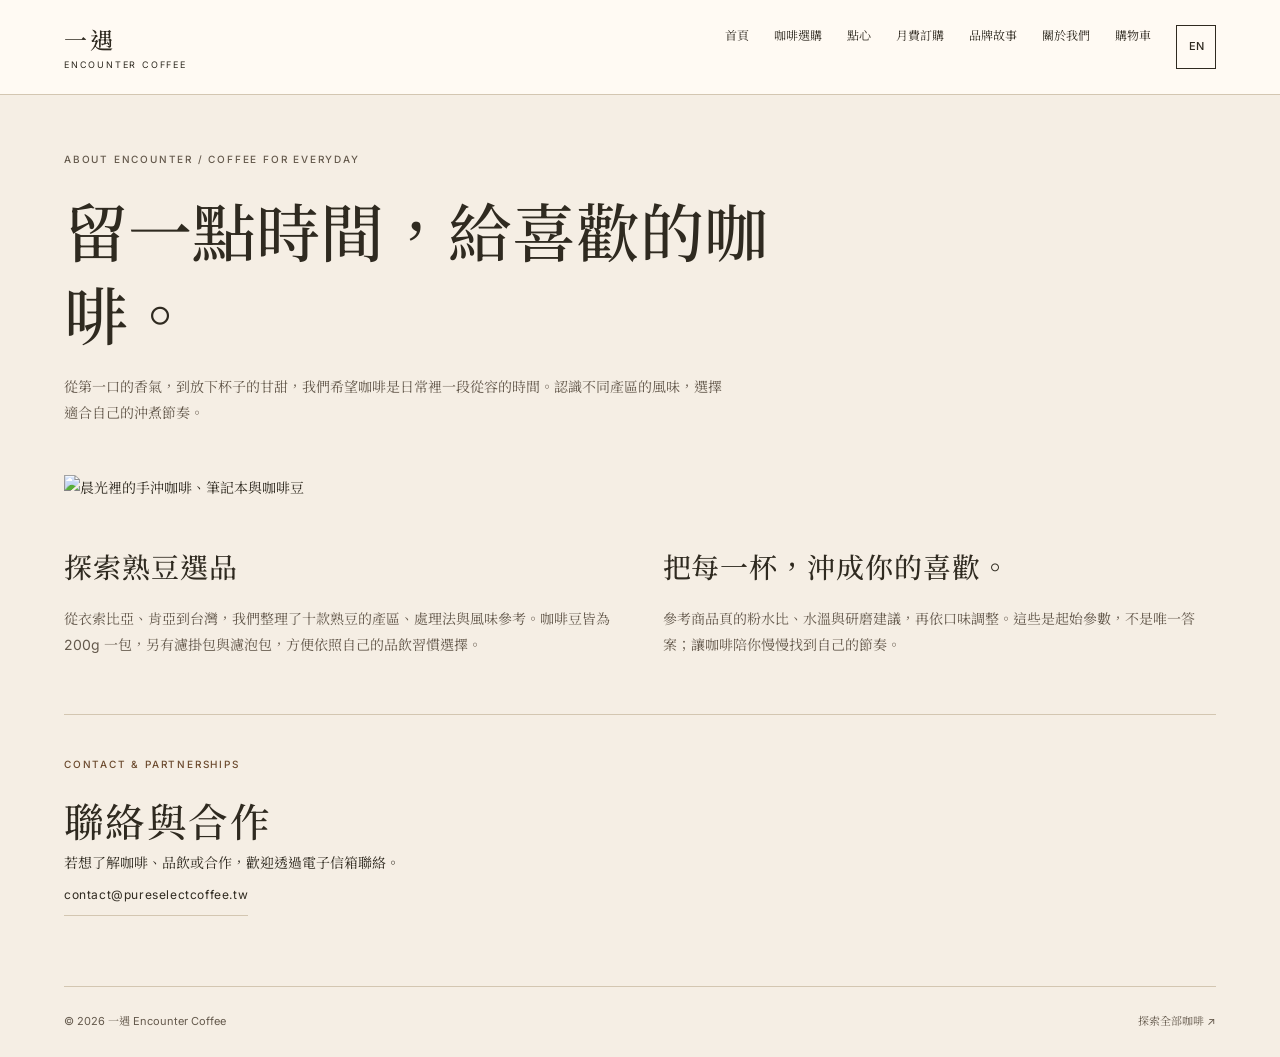
==== about.html @ e7a88152 "一遇：購物車顯示免運進度（依後台免運門檻） Co-Authored-By: Claude Opus 5.5 <noreply@anthropic.com>" ====
<!doctype html><html lang="zh-TW"><head><meta charset="utf-8"><meta name="viewport" content="width=device-width,initial-scale=1"><title>關於我們｜一遇</title><link rel="stylesheet" href="assets/home.css?v=20261031-freeship"><link rel="stylesheet" href="assets/commerce.css?v=20261031-freeship"><link rel="stylesheet" href="assets/responsive.css?v=20261031-freeship"><script src="assets/en-dictionary.js?v=20261031-freeship" defer></script><script src="assets/i18n.js?v=20261031-freeship" defer></script><script src="assets/cloud.js?v=20261031-freeship" defer></script><link rel="preconnect" href="https://fonts.googleapis.com"><link href="https://fonts.googleapis.com/css2?family=Inter:wght@400;500;600&family=Noto+Serif+TC:wght@400;500;600&display=swap" rel="stylesheet"></head><body data-page="editorial"><a class="skip-link" href="#editorial-main">跳到主要內容</a><header class="shop-header"><div class="wrapper shop-nav"><a class="brand" href="index.html"><span class="store-brand" data-no-translate>一遇</span><small data-content="site.brand.sub">ENCOUNTER COFFEE</small></a><nav aria-label="商店導覽"><a data-content="site.nav.home" href="index.html">首頁</a><a data-content="site.nav.shop" href="shop.html">咖啡選購</a><a data-content="site.nav.treats" href="treats.html">點心</a><a data-content="site.nav.subscribe" href="subscribe.html">月費訂購</a><a data-content="site.nav.story" href="story.html">品牌故事</a><a data-content="site.nav.about" href="about.html">關於我們</a><a data-content="site.nav.cart" href="checkout.html">購物車</a></nav></div></header><main class="wrapper editorial-main" id="editorial-main"><div class="editorial-lead"><p data-content="about.kicker" class="section-kicker">ABOUT ENCOUNTER / COFFEE FOR EVERYDAY</p><h1 data-content="about.title">留一點時間，給喜歡的咖啡。</h1><p data-content="about.intro">從第一口的香氣，到放下杯子的甘甜，我們希望咖啡是日常裡一段從容的時間。認識不同產區的風味，選擇適合自己的沖煮節奏。</p></div><img data-content-img="about.img" class="editorial-photo" src="assets/006e8999088e.jpg" alt="晨光裡的手沖咖啡、筆記本與咖啡豆"><div class="editorial-columns"><section><h2 data-content="about.s1t">探索熟豆選品</h2><p data-content="about.s1p">從衣索比亞、肯亞到台灣，我們整理了十款熟豆的產區、處理法與風味參考。咖啡豆皆為 200g 一包，另有濾掛包與濾泡包，方便依照自己的品飲習慣選擇。</p></section><section><h2 data-content="about.s2t">把每一杯，沖成你的喜歡。</h2><p data-content="about.s2p">參考商品頁的粉水比、水溫與研磨建議，再依口味調整。這些是起始參數，不是唯一答案；讓咖啡陪你慢慢找到自己的節奏。</p></section></div><section class="editorial-contact" id="contact"><p data-content="about.contact.kicker" class="section-kicker">CONTACT & PARTNERSHIPS</p><h2 data-content="about.contact.title">聯絡與合作</h2><p data-content="about.contact.copy">若想了解咖啡、品飲或合作，歡迎透過電子信箱聯絡。</p><a class="text-link support-email" href="mailto:contact@pureselectcoffee.tw">contact@pureselectcoffee.tw</a></section></main><footer class="commerce-footer wrapper"><span data-content="site.footer.copyright">© 2026 一遇 Encounter Coffee</span><a data-content="site.footer.explore" href="shop.html">探索全部咖啡 ↗</a></footer></body></html>
---- assets/home.css ----
:root,[data-theme="terra"]{--paper:245 238 228;--card:255 250 243;--stage:233 219 197;--ink:47 42 32;--muted:100 89 76;--line:211 198 177;--primary:107 74 46;--primary-hover:77 51 31;--on-primary:255 250 243;--accent:84 108 49;--on-accent:255 255 247;--highlight:229 207 166}
[data-theme="forest"]{--paper:236 239 226;--card:249 250 240;--stage:186 207 177;--ink:26 50 40;--muted:75 98 81;--line:186 201 178;--primary:25 71 53;--primary-hover:14 51 36;--on-primary:249 250 240;--accent:127 83 43;--on-accent:255 250 243;--highlight:235 200 134}
[data-theme="cobalt"]{--paper:238 236 248;--card:249 247 255;--stage:202 204 234;--ink:32 37 74;--muted:89 89 120;--line:196 196 220;--primary:44 62 158;--primary-hover:28 43 120;--on-primary:255 255 255;--accent:115 67 124;--on-accent:255 255 255;--highlight:246 213 93}
[data-theme="nocturne"]{--paper:24 30 29;--card:34 43 40;--stage:55 70 60;--ink:246 239 219;--muted:188 193 174;--line:79 91 77;--primary:239 181 123;--primary-hover:249 207 160;--on-primary:30 36 29;--accent:187 211 145;--on-accent:24 34 23;--highlight:224 176 107;color-scheme:dark}
*{box-sizing:border-box}html{scroll-behavior:smooth;scroll-padding-top:100px}body{margin:0;background:rgb(var(--paper));color:rgb(var(--ink));font-family:Inter,'Noto Serif TC',serif;font-size:14px;line-height:1.8;-webkit-font-smoothing:antialiased}button,input{font:inherit}button,a{-webkit-tap-highlight-color:transparent}button{cursor:pointer}a{color:inherit;text-decoration:none}button{background:none;color:inherit;border:0}img{max-width:100%;display:block}h1,h2,h3,p,figure{margin:0}h1,h2,h3{font-family:'Noto Serif TC',serif;font-weight:500}ul,ol{margin:0;padding:0}svg{width:22px;height:22px;fill:none;stroke:currentColor;stroke-width:1.4;stroke-linecap:round;stroke-linejoin:round}[hidden]{display:none!important}::selection{background:rgb(var(--highlight));color:#232e1e}:where(a,button,input,summary):focus-visible{outline:2px solid rgb(var(--primary));outline-offset:5px}.sr-only{position:absolute;width:1px;height:1px;overflow:hidden;clip:rect(0,0,0,0);white-space:nowrap}.skip-link{position:fixed;z-index:100;top:8px;left:8px;padding:12px;background:rgb(var(--card));color:rgb(var(--ink));transform:translateY(-160%)}.skip-link:focus{transform:none}.wrapper{width:calc(100% - 128px);max-width:1200px;margin-inline:auto}.section-space{padding-block:88px}.section-kicker{font:500 10px/1.8 Inter,sans-serif;letter-spacing:.18em;color:rgb(var(--primary));margin-bottom:16px}h2{font-size:clamp(28px,3.1vw,42px);line-height:1.55;letter-spacing:.035em}.section-heading{display:flex;justify-content:space-between;align-items:flex-end;gap:36px;margin-bottom:36px}.text-link{display:inline-flex;align-items:center;gap:24px;font-size:12px;letter-spacing:.05em;padding:9px 0;border-bottom:1px solid rgb(var(--line));transition:color .2s}.text-link:hover{color:rgb(var(--primary))}.text-link>span{font-size:18px}.section-description{max-width:360px;color:rgb(var(--muted));font-size:13px;line-height:2}
/* Navigation and the complete homepage controls. */
.site-header{position:fixed;inset:0 0 auto;z-index:50;color:#fffaf2;background:transparent;transition:background .25s,color .25s}.site-header.is-scrolled,.site-header.is-menu-open{background:rgb(var(--card) / .98);color:rgb(var(--ink));border-bottom:1px solid rgb(var(--line))}.nav-shell{width:calc(100% - 128px);max-width:1320px;margin:auto;min-height:90px;display:flex;align-items:center;justify-content:space-between;gap:28px}.brand{display:flex;flex-direction:column;flex-shrink:0}.brand>span{font:500 23px/1.5 'Noto Serif TC',serif;letter-spacing:.14em}.brand>small{font:400 9px/1.5 Inter,sans-serif;letter-spacing:.2em}.site-header nav{display:flex;gap:24px;font-size:12px;letter-spacing:.05em}.site-header nav>a{padding:12px 0;border-bottom:1px solid transparent}.site-header nav>a:hover{border-color:currentColor}.nav-actions{display:flex;align-items:center;gap:12px}.icon-button{width:36px;height:40px;display:inline-flex;align-items:center;justify-content:center;flex-shrink:0;padding:6px}.menu-button{display:none}.site-header :where(a,button):focus-visible{outline-color:currentColor}.theme-control{position:relative}.theme-toggle{display:flex;align-items:center;gap:8px;font-size:11px;padding:10px 0;min-height:40px}.current-color{width:14px;height:14px;background:rgb(var(--primary));border:1px solid currentColor;border-radius:50%}.theme-options{position:absolute;top:calc(100% + 15px);right:0;width:180px;padding:16px;background:rgb(var(--card));color:rgb(var(--ink));border:1px solid rgb(var(--line));box-shadow:0 8px 28px rgb(0 0 0 / .12)}.theme-options>p{font-size:11px;color:rgb(var(--muted));margin-bottom:10px}.theme-options button{width:100%;display:flex;gap:10px;align-items:center;font-size:12px;padding:9px 4px;border-bottom:1px solid transparent}.theme-options button[aria-pressed="true"]{border-color:rgb(var(--primary));color:rgb(var(--primary))}.swatch{height:18px;width:18px;border-radius:50%;border:1px solid rgb(0 0 0 / .12)}.swatch-terra{background:#6b4a2e}.swatch-forest{background:#194735}.swatch-cobalt{background:#2c3e9e}.swatch-nocturne{background:#efb57b}
/* The photograph stays natural in every color theme. */
.coffee-hero{position:relative;min-height:700px;height:100svh;max-height:1100px;isolation:isolate;overflow:hidden;overflow:clip;color:#fffaf2;background:#1c1009}.hero-background,.hero-overlay{position:absolute;inset:0;z-index:-1}.hero-background img{width:100%;height:100%;object-fit:cover;object-position:center;animation:roast-breathe 24s ease-in-out infinite alternate}.hero-overlay{background:linear-gradient(180deg,rgba(12,8,4,.48),rgba(12,8,4,.4) 35%,rgba(12,8,4,.59) 70%,rgba(12,8,4,.75))}.hero-content{height:100%;display:flex;flex-direction:column;align-items:center;justify-content:center;text-align:center;padding:110px 24px 120px}.hero-eyebrow{font:400 11px/1.6 Inter,sans-serif;letter-spacing:.35em;margin-bottom:26px}.coffee-hero h1{font-size:clamp(44px,5.25vw,78px);line-height:1.6;letter-spacing:.08em;color:#fffaf2;text-shadow:0 2px 24px rgb(0 0 0 / .22)}.hero-rule{width:38px;height:1px;background:#fffaf2;opacity:.6;margin:26px 0}.hero-description{font-size:13px;line-height:2.2;letter-spacing:.09em;margin-bottom:32px;text-shadow:0 1px 6px rgb(0 0 0 / .4)}.hero-actions{display:flex;justify-content:center;gap:16px;flex-wrap:wrap}.hero-buy,.hero-story{display:inline-flex;justify-content:center;align-items:center;gap:28px;padding:14px 24px;font-size:12px;letter-spacing:.06em;min-height:50px;border:1px solid #fffaf2;transition:background .2s}.hero-buy{background:#fffaf2;color:#302218}.hero-story{background:rgba(12,8,4,.15);color:#fffaf2}.hero-buy:hover{background:#e8d4b7}.hero-story:hover{background:rgba(255,250,242,.15)}.coffee-hero :where(a,button):focus-visible{outline-color:#fffaf2}.hero-bottom{position:absolute;bottom:24px;left:64px;right:64px;display:grid;grid-template-columns:1fr 1fr 1fr;align-items:end;font-size:10px;letter-spacing:.1em}.hero-roast-note{padding-bottom:8px}.hero-roast-note>span{margin:0 10px;opacity:.6}.scroll-cue{display:flex;flex-direction:column;align-items:center;gap:12px;justify-self:center;font-size:9px;letter-spacing:.2em}.scroll-line{display:block;width:1px;height:30px;background:rgba(255,250,242,.4);position:relative;overflow:hidden}.scroll-line::after{content:'';position:absolute;left:0;top:0;width:1px;height:16px;background:#fffaf2;animation:scroll-trace 2.5s ease-in-out infinite}#motion-toggle{display:flex;gap:8px;align-items:center;padding:6px;min-height:36px;justify-self:end;font-size:10px}
.brand-notes{display:grid;grid-template-columns:repeat(3,1fr);border-bottom:1px solid rgb(var(--line));padding-block:30px;text-align:center}.brand-notes p{font-size:13px}.brand-notes p+p{border-left:1px solid rgb(var(--line))}.brand-notes span{display:block;font:500 9px/1.6 Inter,sans-serif;letter-spacing:.14em;color:rgb(var(--muted));margin-bottom:7px}.brand-intro{text-align:center;padding:88px 0 0}.brand-intro h2{font-size:clamp(26px,3.2vw,44px)}.intro-copy{color:rgb(var(--muted));font-size:14px;line-height:2.1;margin:24px auto 20px;max-width:680px}
/* A real three-coffee collection with flavor filtering and search. */
.collection-controls{display:flex;justify-content:space-between;align-items:center;gap:18px;margin-bottom:28px;border-bottom:1px solid rgb(var(--line));padding-bottom:15px}.flavor-filters{display:flex;gap:22px;flex-wrap:wrap}.flavor-filters button{padding:8px 0;color:rgb(var(--muted));font-size:12px;border-bottom:1px solid transparent}.flavor-filters button[aria-pressed="true"]{color:rgb(var(--primary));border-color:rgb(var(--primary))}.collection-count{font-size:10px;color:rgb(var(--muted));flex-shrink:0}.coffee-grid{display:grid;grid-template-columns:repeat(3,minmax(0,1fr));gap:28px}.coffee-card{min-width:0}.product-photo{position:relative;display:block;overflow:hidden;background:rgb(var(--stage));aspect-ratio:1.14}.product-photo img{height:100%;width:100%;object-fit:cover;transition:transform .6s}.product-photo:hover img{transform:scale(1.04)}.roast-label{position:absolute;left:14px;bottom:14px;background:rgb(var(--card) / .92);padding:5px 10px;font-size:10px;color:rgb(var(--ink))}.product-copy{padding-top:21px}.product-origin{font:500 8px/1.6 Inter,sans-serif;letter-spacing:.1em;color:rgb(var(--muted));margin-bottom:9px}.product-copy h3{font-size:18px;line-height:1.7}.flavor-line{color:rgb(var(--primary));font-size:11px;margin:12px 0}.product-description{color:rgb(var(--muted));font-size:12px;line-height:1.9;min-height:46px}.product-bottom{display:flex;align-items:center;justify-content:space-between;gap:12px;margin-top:20px;border-top:1px solid rgb(var(--line));padding-top:16px}.product-bottom p{display:flex;flex-direction:column}.product-bottom strong{font:500 15px/1.6 Inter,sans-serif}.product-bottom p>span{font-size:10px;color:rgb(var(--muted));margin-top:3px}.product-link{font-size:11px;border-bottom:1px solid rgb(var(--line));padding:5px 0}.product-link>span{margin-left:8px}.coffee-empty{padding:40px 0;text-align:center}.coffee-empty .text-link{margin:16px}
.roastery-story{display:grid;grid-template-columns:1fr 1fr;background:rgb(var(--card))}.roastery-photo{min-height:480px}.roastery-photo img{width:100%;height:100%;object-fit:cover}.roastery-copy{align-self:center;padding:60px 64px;max-width:660px}.roastery-copy>p:not(.section-kicker){color:rgb(var(--muted));font-size:13px;line-height:2.1;max-width:400px;margin:25px 0}.story-footnote{display:flex;gap:22px;padding-top:26px;margin-top:35px;border-top:1px solid rgb(var(--line));font-size:11px;color:rgb(var(--muted))}
.process-layout{display:grid;grid-template-columns:1.12fr 1fr;gap:60px;align-items:start}.process-figure img{height:440px;object-fit:cover;width:100%;background:rgb(var(--stage))}.process-figure figcaption{display:flex;justify-content:space-between;gap:12px;margin-top:14px;font-size:10px;color:rgb(var(--muted))}.process-figure figcaption>span:last-child{font:500 8px/1.8 Inter,sans-serif;letter-spacing:.12em}.process-step{width:100%;display:flex;align-items:flex-start;gap:19px;padding:22px 0;text-align:left;border-bottom:1px solid rgb(var(--line))}.process-step:first-child{border-top:1px solid rgb(var(--line))}.step-number{font:400 16px/1.7 Inter,sans-serif;color:rgb(var(--muted));padding-top:3px}.step-copy{flex:1}.step-copy strong{display:block;font:500 18px/1.8 'Noto Serif TC',serif}.step-copy>span{display:none;font-size:12px;color:rgb(var(--muted));line-height:2;margin-top:9px}.step-arrow{font-size:22px;opacity:.5}.process-step[aria-pressed="true"]{border-bottom-color:rgb(var(--primary))}.process-step[aria-pressed="true"] .step-number,.process-step[aria-pressed="true"] strong,.process-step[aria-pressed="true"] .step-arrow{color:rgb(var(--primary));opacity:1}.process-step[aria-pressed="true"] .step-copy>span{display:block}.process-story-link{margin-top:25px}
.ritual-section{background:rgb(var(--card));padding-block:80px}.ritual-layout{display:grid;grid-template-columns:1fr 1.1fr;gap:70px;align-items:center}.ritual-copy>p:not(.section-kicker){color:rgb(var(--muted));margin:25px 0;font-size:13px;line-height:2}.ritual-steps{list-style:none;margin-bottom:23px}.ritual-steps li{display:flex;gap:18px;padding:16px 0;border-top:1px solid rgb(var(--line))}.ritual-steps li>span{font:400 11px/2 Inter,sans-serif;color:rgb(var(--primary));padding-top:3px}.ritual-steps h3{font-size:16px;margin-bottom:4px}.ritual-steps p{font-size:11px;color:rgb(var(--muted))}.ritual-photo{height:570px}.ritual-photo img{height:100%;width:100%;object-fit:cover;object-position:30% center}
.faq-section{display:grid;grid-template-columns:1fr 1.45fr;gap:70px}.faq-heading .text-link{margin-top:24px}.faq-list details{border-bottom:1px solid rgb(var(--line))}.faq-list details:first-child{border-top:1px solid rgb(var(--line))}.faq-list summary{cursor:pointer;list-style:none;padding:22px 0;display:flex;justify-content:space-between;align-items:center;gap:15px;font:500 15px/1.8 'Noto Serif TC',serif}.faq-list summary::-webkit-details-marker{display:none}.faq-list summary>span{font:400 20px/1 Inter,sans-serif;transition:transform .2s;flex-shrink:0}.faq-list details[open] summary>span{transform:rotate(45deg)}.faq-list details>p{padding:0 30px 24px 0;line-height:2.1;font-size:12px;color:rgb(var(--muted))}.faq-list details a{text-decoration:underline;text-underline-offset:3px}.closing-section{background:rgb(var(--primary));color:rgb(var(--on-primary));padding-block:65px}.closing-content{display:flex;align-items:center;justify-content:space-between;gap:40px}.closing-content .section-kicker{color:inherit;opacity:.85}.closing-content h2{font-size:34px;line-height:1.7}.closing-button{display:inline-flex;align-items:center;gap:60px;border:1px solid currentColor;padding:18px 24px;font-size:12px}.closing-button:hover{background:rgb(var(--on-primary) / .08)}.closing-button:focus-visible{outline-color:currentColor}
.site-footer{background:rgb(var(--card));padding-top:65px}.footer-top{display:grid;grid-template-columns:1.8fr 1fr 1fr 1fr;gap:50px;padding-bottom:50px}.footer-brand>span{font-size:25px}.footer-brand>small{font-size:9px;color:rgb(var(--muted))}.footer-top>div>p{color:rgb(var(--muted));font-size:12px;margin-top:20px;line-height:2}.footer-top h2{font-size:13px;margin-bottom:18px}.footer-top>div:not(:first-child)>a{display:block;font-size:11px;color:rgb(var(--muted));padding:5px 0}.footer-top a:hover{color:rgb(var(--primary))}.footer-bottom{display:flex;justify-content:space-between;border-top:1px solid rgb(var(--line));padding:20px 0;font-size:9px;color:rgb(var(--muted))}
.search-dialog{width:calc(100% - 40px);max-width:530px;background:rgb(var(--card));color:rgb(var(--ink));border:1px solid rgb(var(--line));padding:45px 35px;margin:auto}.search-dialog::backdrop{background:rgba(0,0,0,.6)}.search-close{position:absolute;top:8px;right:8px}.search-close button{font-size:26px}.search-dialog h2{font-size:28px}.search-dialog>p{font-size:12px;color:rgb(var(--muted));margin:15px 0 25px}.search-dialog #coffee-search-form{display:flex;gap:10px;margin-bottom:15px}.search-dialog input{width:100%;min-width:0;background:rgb(var(--paper));color:rgb(var(--ink));border:1px solid rgb(var(--line));padding:12px;font-size:12px}.search-submit{flex-shrink:0;padding:12px 16px;background:rgb(var(--primary));color:rgb(var(--on-primary));font-size:12px}
@keyframes roast-breathe{from{transform:scale(1)}to{transform:scale(1.07)}}@keyframes scroll-trace{from{transform:translateY(-18px)}to{transform:translateY(34px)}}[data-motion="paused"] .coffee-hero *,[data-motion="paused"] .coffee-hero *::after{animation-play-state:paused!important}
@media(max-width:1150px){.nav-shell,.wrapper{width:calc(100% - 80px)}.site-header nav{gap:16px;font-size:11px}.nav-shell{gap:20px}.nav-actions{gap:7px}.hero-bottom{left:40px;right:40px}.roastery-copy{padding:45px 40px}.process-layout{gap:35px}.ritual-layout{gap:40px}.faq-section{gap:40px}.footer-top{gap:30px}}
@media(max-width:980px){.menu-button{display:inline-flex}.site-header nav{display:none;position:absolute;top:89px;left:0;right:0;padding:14px 40px 25px;background:rgb(var(--card));color:rgb(var(--ink));border-bottom:1px solid rgb(var(--line));font-size:14px}.site-header.is-menu-open nav{display:flex;flex-direction:column;gap:0}.site-header nav>a{padding:12px 0;border-bottom:1px solid rgb(var(--line))}.coffee-grid{gap:20px}.product-copy h3{font-size:16px}.roastery-copy h2{font-size:29px}.process-figure img{height:420px}.step-copy strong{font-size:16px}.ritual-photo{height:550px}.footer-top{grid-template-columns:1.5fr 1fr 1fr;gap:30px}.footer-top>div:last-child{grid-column:2/4;display:flex;gap:25px;align-items:center}.footer-top>div:last-child h2{margin:0}.footer-top>div:last-child a{display:inline-block}}
@media(max-width:767px){html{scroll-padding-top:90px}.wrapper{width:calc(100% - 40px)}.section-space{padding-block:58px}.section-heading{align-items:flex-start;flex-direction:column;gap:20px;margin-bottom:27px}.section-heading h2{font-size:30px}.section-kicker{font-size:9px;letter-spacing:.13em;margin-bottom:12px}.section-description{font-size:12px}.nav-shell{width:calc(100% - 32px);min-height:78px;gap:10px}.brand>span{font-size:21px}.brand>small{font-size:7px;letter-spacing:.15em}.nav-actions{gap:2px}.icon-button{width:30px;height:38px;padding:4px}.icon-button svg{width:19px;height:19px}.theme-toggle{font-size:10px;gap:5px;padding:8px 4px}.current-color{width:12px;height:12px}.site-header nav{top:77px;padding-inline:20px}.theme-options{right:-52px;width:175px}.coffee-hero{min-height:650px;max-height:950px}.hero-content{padding:105px 20px 125px}.hero-background img{object-position:62% center}.hero-overlay{background:linear-gradient(180deg,rgba(12,8,4,.52),rgba(12,8,4,.56) 65%,rgba(12,8,4,.76))}.hero-eyebrow{font-size:10px;letter-spacing:.26em;margin-bottom:24px}.coffee-hero h1{font-size:clamp(28px,8.8vw,58px);letter-spacing:.04em;line-height:1.7}.hero-rule{margin:23px 0}.hero-description{font-size:11px;line-height:2.1;letter-spacing:.025em;margin-bottom:27px;max-width:350px}.hero-actions{gap:12px}.hero-buy,.hero-story{padding:13px 15px;gap:14px;font-size:10px;min-height:47px}.hero-bottom{left:20px;right:20px;bottom:22px;grid-template-columns:1fr 1fr}.hero-roast-note{display:none}.scroll-cue{justify-self:start;align-items:flex-start;font-size:8px}.brand-notes{padding-block:22px}.brand-notes p{font-size:10px;line-height:1.8;padding:0 9px}.brand-notes span{font-size:7px;letter-spacing:.06em}.brand-intro{padding-top:54px}.brand-intro h2{font-size:25px}.intro-copy{font-size:12px;line-height:2.1;margin:21px auto 16px}.intro-copy br{display:none}.collection-controls{align-items:flex-start;flex-direction:column;gap:8px}.flavor-filters{gap:22px}.flavor-filters button{font-size:11px}.coffee-grid{grid-template-columns:1fr;gap:35px}.product-photo{aspect-ratio:1.35}.product-copy{padding-top:17px}.product-copy h3{font-size:19px}.product-description{min-height:0;font-size:12px}.product-origin{font-size:9px}.product-bottom{margin-top:18px}.coffee-card{padding-bottom:8px}.roastery-story{grid-template-columns:1fr}.roastery-photo{min-height:0;height:300px}.roastery-copy{padding:43px 25px 45px}.roastery-copy h2{font-size:29px}.story-footnote{margin-top:27px;padding-top:21px}.process-layout{grid-template-columns:1fr;gap:25px}.process-figure img{height:auto;aspect-ratio:1.35}.process-step{padding:20px 0}.step-copy strong{font-size:17px}.step-copy>span{font-size:12px}.process-story-link{margin-top:20px}.ritual-section{padding-block:52px}.ritual-layout{grid-template-columns:1fr;gap:35px}.ritual-copy h2{font-size:30px}.ritual-photo{height:350px;order:-1}.ritual-photo img{object-position:35% center}.ritual-copy>p:not(.section-kicker){font-size:12px}.ritual-steps p{font-size:12px}.faq-section{grid-template-columns:1fr;gap:30px}.faq-heading h2{font-size:30px}.faq-heading .text-link{margin-top:17px}.faq-list summary{font-size:14px;padding:21px 0}.faq-list details>p{padding-right:0}.closing-section{padding-block:43px}.closing-content{flex-direction:column;align-items:flex-start;gap:25px}.closing-content h2{font-size:29px}.closing-button{gap:55px;padding:16px 21px}.site-footer{padding-top:45px}.footer-top{grid-template-columns:1fr 1fr;gap:35px 28px;padding-bottom:35px}.footer-top>div:first-child{grid-column:1/3}.footer-top>div:last-child{grid-column:auto;display:block}.footer-top>div:last-child h2{margin-bottom:18px}.footer-top>div:last-child a{display:block}.footer-bottom{align-items:flex-start;gap:15px;font-size:8px}.search-dialog{padding:40px 22px}.search-dialog h2{font-size:25px}.search-dialog input{font-size:11px}.search-submit{padding-inline:12px}}
@media(max-width:359px){.nav-shell{width:calc(100% - 24px)}.brand>span{font-size:19px}.brand>small{font-size:6px}.nav-actions{gap:0}.icon-button{width:28px}.bag-link{display:none}.hero-actions{gap:10px}.hero-buy,.hero-story{padding:12px 13px;gap:10px}.brand-notes p{padding-inline:5px}.flavor-filters{gap:15px}.hero-description{font-size:10px}}
@media(prefers-reduced-motion:reduce){html{scroll-behavior:auto}*,*::before,*::after{animation:none!important;transition-duration:0s!important}}

.hero-carousel .hero-slide{position:absolute;inset:0;opacity:0;transition:opacity 1.2s ease;animation:roast-breathe 24s ease-in-out infinite alternate}.hero-carousel .hero-slide.is-active{opacity:1}.carousel-controls{position:absolute;left:50%;bottom:95px;transform:translateX(-50%);display:flex;align-items:center;gap:13px;color:#fffaf2;z-index:2}.carousel-controls button{width:25px;height:32px;padding:0;display:flex;align-items:center;justify-content:center}.carousel-controls button[data-slide]::before{content:'';width:6px;height:6px;border:1px solid #fffaf2;border-radius:50%}.carousel-controls button[aria-pressed=true]::before{background:#fffaf2}.carousel-controls>span{font:400 9px Inter,sans-serif;letter-spacing:.1em;margin-left:5px}@media(max-width:767px){.carousel-controls{bottom:98px;gap:10px}.hero-content{padding-bottom:155px}.carousel-controls>span{font-size:8px}}
.home-offers{display:grid;grid-template-columns:1fr 1fr;gap:25px}.offer-card{display:grid;grid-template-columns:150px 1fr;gap:28px;align-items:center;padding:28px;background:rgb(var(--card));border:1px solid rgb(var(--line));transition:border-color .2s}.offer-card:hover{border-color:rgb(var(--primary))}.offer-card>img{width:150px;height:125px;object-fit:cover}.offer-card h2{font-size:23px;line-height:1.6;margin-bottom:8px}.offer-card p:not(.section-kicker){font-size:12px;color:rgb(var(--muted));margin-bottom:14px}.offer-mark{display:flex;align-items:center;justify-content:center;width:150px;height:125px;background:rgb(var(--primary));color:rgb(var(--on-primary));font:500 64px/1 'Noto Serif TC',serif}
@media(max-width:1100px){.home-offers{grid-template-columns:1fr}}
@media(max-width:767px){.home-offers{gap:16px}.offer-card{grid-template-columns:90px 1fr;gap:18px;padding:18px}.offer-card>img,.offer-mark{width:90px;height:90px}.offer-mark{font-size:40px}.offer-card h2{font-size:19px}}
html:not([data-lang=en]) .coffee-hero h1{padding-left:.08em}
@media(max-width:767px){html:not([data-lang=en]) .coffee-hero h1{padding-left:.04em}}
/* Cloud page content: hide editable spots briefly on a first visit until cloud content arrives */
html.cloud-loading [data-content],html.cloud-loading [data-content-img]{visibility:hidden}
.theme-control[hidden]{display:none!important}
---- assets/commerce.css ----
.shop-header{background:rgb(var(--card));border-bottom:1px solid rgb(var(--line))}.shop-nav{display:flex;justify-content:space-between;align-items:center;gap:24px;padding:23px 0}.shop-nav nav{display:flex;gap:25px;font-size:12px;flex-wrap:wrap}.cart-count{background:rgb(var(--primary));color:rgb(var(--on-primary));padding:2px 6px;border-radius:20px;font-size:10px}.demo-notice,.admin-demo{padding:11px 24px;background:rgb(var(--stage));font-size:11px;text-align:center;color:rgb(var(--ink))}.commerce-main{padding:48px 0 70px;min-height:70vh}.page-intro{margin-bottom:34px}.page-intro h1{font-size:clamp(28px,3.5vw,46px);margin-bottom:16px}.page-intro>p:last-child{color:rgb(var(--muted));font-size:13px}.primary-button,.secondary-button,.danger-button,.upload-button{display:inline-flex;align-items:center;justify-content:center;gap:10px;padding:12px 18px;font-size:12px;cursor:pointer;border:1px solid rgb(var(--line));line-height:1.7}.primary-button{background:rgb(var(--primary));color:rgb(var(--on-primary));border-color:rgb(var(--primary))}.primary-button:hover{background:rgb(var(--primary-hover))}.secondary-button,.upload-button{background:rgb(var(--card));color:rgb(var(--ink))}.danger-button{color:#9e3729;border-color:#be9185;background:#fff5f0}.full-button{width:100%;margin:18px 0}button:disabled{opacity:.5;cursor:not-allowed}.muted{color:rgb(var(--muted));font-size:12px}.catalog-toolbar{display:grid;grid-template-columns:1.5fr 1fr 1fr 1.2fr;gap:16px;padding:24px;background:rgb(var(--card));margin-bottom:20px}label{display:block;font-size:12px}input,select,textarea{font:inherit;color:rgb(var(--ink));background:rgb(var(--card));border:1px solid rgb(var(--line));border-radius:0;padding:11px 12px;max-width:100%;min-width:0}label input,label select,label textarea{display:block;width:100%;margin-top:6px}textarea{width:100%;min-height:90px;resize:vertical}#catalog-results{font-size:12px;color:rgb(var(--muted));margin:20px 0}.catalog-grid{display:grid;grid-template-columns:repeat(3,minmax(0,1fr));gap:32px 25px}.catalog-card{min-width:0;background:rgb(var(--card));border:1px solid rgb(var(--line))}.catalog-photo{display:block;position:relative;aspect-ratio:1.18;overflow:hidden}.catalog-photo img{width:100%;height:100%;object-fit:cover;transition:transform .5s}.catalog-photo:hover img{transform:scale(1.04)}.catalog-photo>span{position:absolute;bottom:13px;left:13px;background:rgb(var(--card) / .95);padding:5px 12px;font-size:10px}.catalog-copy{padding:22px}.catalog-copy h2{font-size:19px;line-height:1.65}.catalog-copy .section-kicker{font-size:9px;margin-bottom:10px}.catalog-flavors{font-size:11px;color:rgb(var(--primary));margin:12px 0}.catalog-description{font-size:12px;color:rgb(var(--muted));min-height:50px}.catalog-spec{font-size:10px;color:rgb(var(--muted));line-height:2;border-top:1px solid rgb(var(--line));padding-top:13px;margin-top:15px}.catalog-price{display:flex;flex-wrap:wrap;align-items:center;gap:8px;margin-top:15px}.catalog-price strong{font:500 16px Inter,sans-serif}.catalog-price small{font-size:9px;color:rgb(var(--muted))}.catalog-price a{margin-left:auto;font-size:11px;border-bottom:1px solid rgb(var(--line))}.commerce-footer{display:flex;justify-content:space-between;gap:20px;padding:25px 0;border-top:1px solid rgb(var(--line));font-size:11px;color:rgb(var(--muted));flex-wrap:wrap}.empty-panel{padding:75px 25px;text-align:center;background:rgb(var(--card));width:100%}.empty-panel h1{font-size:32px}.empty-panel>p{margin:20px 0}.empty-panel>a{margin:20px 12px}.breadcrumbs{font-size:11px;color:rgb(var(--muted));margin-bottom:25px}.product-layout{display:grid;grid-template-columns:1.08fr 1fr;gap:50px;align-items:start}.gallery-main{display:block;width:100%;padding:0;aspect-ratio:1.08;background:rgb(var(--stage));cursor:zoom-in}.gallery-main img{height:100%;width:100%;object-fit:cover}.gallery-caption{font-size:11px;margin:12px 0;color:rgb(var(--muted))}.gallery-thumbs{display:grid;grid-template-columns:repeat(6,minmax(0,1fr));gap:8px}.gallery-thumbs button{padding:3px;border:1px solid rgb(var(--line));aspect-ratio:1}.gallery-thumbs button[aria-pressed=true]{border:2px solid rgb(var(--primary))}.gallery-thumbs img{width:100%;height:100%;object-fit:cover}.image-note,.product-disclaimer{font-size:10px;color:rgb(var(--muted));margin-top:15px;line-height:1.9}.product-detail h1{font-size:clamp(26px,3vw,37px);line-height:1.6}.flavor-tags{display:flex;gap:8px;flex-wrap:wrap;margin:18px 0}.flavor-tags span{font-size:11px;padding:5px 11px;border:1px solid rgb(var(--line))}.product-lead{font-size:13px;color:rgb(var(--muted));line-height:2}.detail-price{font:500 27px Inter,sans-serif;margin:25px 0}.detail-price small{font:400 11px Inter,sans-serif;color:rgb(var(--muted))}fieldset{padding:0;border:0;margin:0}legend{font-size:12px;margin-bottom:12px}.variant-options{display:grid;grid-template-columns:1fr 1fr;gap:12px}.variant-options button{padding:13px;border:1px solid rgb(var(--line));background:rgb(var(--card));text-align:left}.variant-options button[aria-pressed=true]{border:2px solid rgb(var(--primary));padding:12px}.variant-options strong{display:block;font-size:14px}.variant-options span{display:block;font-size:10px;color:rgb(var(--muted));margin-top:6px}.quantity-line{display:flex;align-items:center;gap:14px;margin-top:20px;flex-wrap:wrap}.quantity-line input{width:72px}.quantity-line p{font-size:11px;color:rgb(var(--muted))}.batch-details{background:rgb(var(--card));padding:18px 20px}.batch-details p{display:flex;justify-content:space-between;gap:15px;padding:5px 0;font-size:11px}.batch-details span{color:rgb(var(--muted))}.batch-details strong{font-weight:500;overflow-wrap:anywhere;text-align:right}.product-section{padding:60px 0;border-top:1px solid rgb(var(--line));margin-top:50px}.product-section h2{font-size:30px;margin-bottom:25px}.origin-panel{display:grid;grid-template-columns:1fr 1fr;gap:40px;align-items:start}.origin-panel>img{aspect-ratio:1.3;object-fit:cover;width:100%}.origin-panel h3{font-size:25px}.origin-panel dl,.record-list{display:grid;grid-template-columns:100px 1fr;gap:8px;font-size:12px;margin:20px 0}.origin-panel dt,.record-list dt{color:rgb(var(--muted))}.origin-panel dd,.record-list dd{margin:0}.origin-panel p{font-size:12px;line-height:2;color:rgb(var(--muted))}.flavor-profile>div{display:flex;align-items:center;gap:15px;font-size:11px;margin-top:16px}.flavor-profile i{width:150px;height:5px;background:linear-gradient(to right,rgb(var(--primary)) calc(var(--score) * 20%),rgb(var(--line)) 0)}.flavor-profile small{color:rgb(var(--muted))}.brew-grid{display:grid;grid-template-columns:repeat(4,1fr);gap:15px;margin-bottom:22px}.brew-grid p{background:rgb(var(--card));padding:20px;font-size:11px;color:rgb(var(--muted))}.brew-grid strong{display:block;font-size:18px;color:rgb(var(--ink));margin-top:8px}.reference-panel p{color:rgb(var(--muted));font-size:12px;margin:12px 0}.reference-panel a{text-decoration:underline;font-size:13px}.image-lightbox{background:rgb(var(--card));border:1px solid rgb(var(--line));color:rgb(var(--ink));width:min(95vw,1000px);max-height:95vh;padding:35px;margin:auto}.image-lightbox::backdrop,.admin-dialog::backdrop{background:rgba(0,0,0,.65)}.image-lightbox img{max-height:78vh;object-fit:contain;width:100%}.image-lightbox button{position:absolute;top:0;right:8px;font-size:26px}.image-lightbox p{font-size:12px;text-align:center;margin-top:12px}.checkout-layout{display:grid;grid-template-columns:1.6fr 1fr;gap:45px;align-items:start}.cart-line{display:grid;grid-template-columns:95px 1fr auto;gap:20px;border-bottom:1px solid rgb(var(--line));padding:24px 0}.cart-line>img{width:95px;height:95px;object-fit:cover}.cart-line h2{font-size:17px;margin-bottom:8px}.cart-line p{font-size:11px}.cart-line label{display:inline-flex;align-items:center;gap:10px;margin-top:12px}.cart-line input{width:65px;margin:0}.cart-line button{font-size:11px;margin-left:15px}.cart-line>strong{font:500 14px Inter,sans-serif}.order-summary{position:sticky;top:30px;background:rgb(var(--card));padding:25px;border:1px solid rgb(var(--line))}.order-summary h2{font-size:24px;margin-bottom:20px}.order-summary p{display:flex;justify-content:space-between;gap:15px;font-size:12px;padding:11px 0}.order-summary strong{font-weight:500}.summary-total{border-top:1px solid rgb(var(--line));margin-top:15px}.summary-total strong{font-size:21px}.order-summary small{font-size:10px;line-height:2;color:rgb(var(--muted))}.customer-form{margin-top:35px;background:rgb(var(--card));padding:25px}.customer-form h2{font-size:25px}.customer-form label{margin-top:17px}.customer-form>p{font-size:11px;color:rgb(var(--muted))}#app-toast{position:fixed;bottom:20px;left:50%;transform:translateX(-50%);z-index:300;max-width:calc(100% - 40px);width:max-content;background:rgb(var(--ink));color:rgb(var(--paper));padding:14px 22px;font-size:12px;box-shadow:0 6px 25px rgba(0,0,0,.18)}
/* Operations demo */
body[data-page=admin]{background:#f4f3ef;color:#292d29;font-family:Inter,'Noto Serif TC',serif}.admin-layout{display:grid;grid-template-columns:225px minmax(0,1fr);min-height:100vh}.admin-sidebar{position:sticky;top:0;height:100vh;background:#263a32;color:#f8f5eb;padding:32px 23px;display:flex;flex-direction:column}.admin-sidebar .brand>span{font-size:22px}.admin-sidebar .brand>small{font-size:8px;color:#ced4c7}.admin-mode{font-size:10px;border:1px solid #789087;padding:5px 10px;align-self:flex-start;margin:20px 0}.admin-sidebar nav{display:flex;flex-direction:column;gap:5px;margin:15px -8px}.admin-sidebar nav a{font-size:12px;padding:12px}.admin-sidebar nav a.active,.admin-sidebar nav a:hover{background:#42584b;border-left:2px solid #edc28b}.admin-back{font-size:11px;margin-top:auto;padding-top:25px}.admin-canvas{min-width:0}.admin-topbar{display:flex;justify-content:space-between;gap:20px;background:#fff;padding:20px 35px;font-size:10px;letter-spacing:.1em;border-bottom:1px solid #d9ddd4}.admin-demo{text-align:left;background:#eee6d4;font-size:11px;color:#5e594b}#admin-main{padding:30px 35px}.admin-heading{display:flex;justify-content:space-between;align-items:center;gap:25px;margin-bottom:25px}.admin-heading h1{font-size:32px}.admin-heading p:last-child{color:#6b7169;font-size:11px;max-width:650px;margin-top:8px}.admin-actions{display:flex;flex-wrap:wrap;gap:10px;align-items:center}.admin-panel{background:#fff;border:1px solid #d9ddd4;padding:24px;margin:25px 0}.admin-panel h2{font-size:20px;margin-bottom:18px}.admin-panel>p{font-size:12px;color:#6b7169;margin-bottom:20px}.panel-heading{display:flex;justify-content:space-between;gap:20px;align-items:baseline}.panel-heading a{font-size:11px}.kpi-grid{display:grid;grid-template-columns:repeat(4,minmax(0,1fr));gap:16px}.kpi-grid>a,.kpi-grid>div{display:flex;flex-direction:column;background:#fff;padding:22px;border:1px solid #d9ddd4}.kpi-grid span{font-size:11px;color:#6b7169}.kpi-grid strong{font:500 34px/1.5 Inter,sans-serif;margin:10px 0}.kpi-grid strong.money-kpi{font-size:24px}.kpi-grid small{font-size:10px;color:#6b7169}.admin-two-cols{display:grid;grid-template-columns:1fr 1fr;gap:24px}.alert-row,.recent-order{display:flex;justify-content:space-between;gap:20px;border-top:1px solid #e1e4de;padding:15px 0;font-size:12px;width:100%;text-align:left}.alert-row small,.recent-order small{display:block;font-size:10px;color:#6b7169;margin-top:5px}.alert-row strong{color:#9e5940}.workflow-links{display:grid;grid-template-columns:repeat(4,1fr);gap:15px}.workflow-links a{font-size:11px;padding:16px;border:1px solid #d9ddd4}.table-scroll{overflow:auto;border:1px solid #d9ddd4;background:#fff;max-width:100%}table{border-collapse:collapse;width:100%;text-align:left;font-size:11px;white-space:normal}th,td{padding:15px 16px;border-bottom:1px solid #e5e7e1;vertical-align:middle}th{font-weight:500;background:#f6f7f3;color:#687263;font-size:10px}td small{display:block;font-size:9px;color:#6b7169;margin-top:5px;overflow-wrap:anywhere}td button,td a{display:inline-block;padding:5px 8px;border:1px solid #d9ddd4;margin:3px;font-size:10px;white-space:nowrap}td button:hover{background:#f4f5ef}.table-product{display:flex;align-items:center;gap:12px;min-width:185px}.table-product img{width:47px;height:47px;object-fit:cover}.status-tag{display:inline-block;padding:4px 8px;background:#eeeadd;color:#6c6243;font-size:10px;white-space:nowrap}.status-paid,.status-completed,.status-shipped{background:#e3eedf;color:#315442}.status-cancelled,.status-refund_pending,.status-refunded{background:#f5e7e2;color:#9d5945}.admin-search{max-width:380px;margin-bottom:20px}.admin-filters{display:flex;gap:18px;margin-bottom:25px}.admin-filters label:first-child{flex:1;max-width:400px}.admin-filters select{min-width:130px}.admin-dialog{width:min(95vw,900px);max-height:92vh;overflow:auto;background:#fff;color:#292d29;border:1px solid #d9ddd4;padding:28px;margin:auto}.modal-heading{display:flex;justify-content:space-between;align-items:center;gap:20px;margin-bottom:25px}.modal-heading h2{font-size:23px}.modal-heading>button{font-size:28px;flex-shrink:0}.form-grid{display:grid;grid-template-columns:1fr 1fr;gap:17px;margin:20px 0}.admin-dialog label{margin-top:12px}.modal-actions{display:flex;justify-content:flex-end;gap:12px;margin-top:28px;border-top:1px solid #d9ddd4;padding-top:20px}#form-error{color:#b24f3d;margin:20px 0;font-size:12px}.admin-dialog input,.admin-dialog select,.admin-dialog textarea,.admin-panel input,.admin-panel select{background:#fff;color:#292d29;border-color:#d9ddd4}.admin-dialog h3{font-size:16px;margin:25px 0 15px}.gallery-editor-heading{display:flex;justify-content:space-between;align-items:center;gap:10px;flex-wrap:wrap}.gallery-editor-heading>button{border:1px solid #d9ddd4;padding:8px;font-size:11px}.upload-button input{display:none}.image-editor-row{display:grid;grid-template-columns:85px minmax(0,1fr) 65px;gap:16px;align-items:start;padding:15px 0;border-bottom:1px solid #d9ddd4}.image-editor-row>img{height:85px;width:85px;object-fit:cover;margin-top:25px}.image-row-actions{display:flex;flex-direction:column;gap:8px;padding-top:25px}.image-row-actions button{border:1px solid #d9ddd4;padding:5px;font-size:11px}.order-customer{font-size:12px;margin-bottom:20px}.order-total{font-size:13px;text-align:right;margin-top:15px}.order-history{list-style:none;font-size:10px;color:#6b7169;margin:15px 0}.order-history li{padding:5px 0}.admin-dialog .record-list{grid-template-columns:100px 1fr}
@media(max-width:1100px){.admin-layout{grid-template-columns:190px minmax(0,1fr)}.admin-sidebar{padding:25px 18px}#admin-main{padding:25px}.admin-topbar{padding-inline:25px}.catalog-grid{grid-template-columns:repeat(2,minmax(0,1fr))}.product-layout{gap:30px}.catalog-toolbar{grid-template-columns:1fr 1fr}.admin-two-cols{grid-template-columns:1fr}.workflow-links{grid-template-columns:1fr 1fr}.kpi-grid{grid-template-columns:1fr 1fr}}
@media(max-width:767px){.shop-nav{align-items:flex-start;flex-direction:column;gap:20px;padding:20px 0}.shop-nav nav{gap:18px;font-size:11px}.demo-notice{font-size:10px;text-align:left;padding:12px 20px}.commerce-main{padding-top:30px}.catalog-toolbar{padding:15px;gap:14px}.catalog-grid{grid-template-columns:1fr}.catalog-copy h2{font-size:21px}.catalog-description{min-height:0}.catalog-photo{aspect-ratio:1.35}.product-layout,.origin-panel,.checkout-layout{grid-template-columns:1fr;gap:30px}.product-detail h1{font-size:28px}.product-section{padding-top:35px;margin-top:35px}.product-section h2{font-size:25px}.gallery-thumbs{gap:5px}.variant-options span{font-size:10px}.brew-grid{grid-template-columns:1fr 1fr;gap:12px}.brew-grid p{padding:15px}.brew-grid strong{font-size:16px}.cart-line{grid-template-columns:65px 1fr;gap:15px}.cart-line>img{width:65px;height:65px}.cart-line>strong{grid-column:2;margin-top:3px}.cart-line h2{font-size:17px}.order-summary{position:static}.commerce-footer{font-size:10px}.admin-layout{display:block}.admin-sidebar{position:static;height:auto;padding:20px}.admin-sidebar .brand{margin-bottom:5px}.admin-mode{margin:12px 0}.admin-sidebar nav{display:flex;flex-direction:row;overflow-x:auto;margin:10px -8px;padding-bottom:4px;gap:8px}.admin-sidebar nav a{flex-shrink:0;padding:9px 12px;font-size:11px}.admin-back{margin-top:8px;padding-top:8px}.admin-topbar{padding:15px 20px;font-size:9px}.admin-demo{font-size:10px;padding:12px 20px}#admin-main{padding:24px 15px}.admin-heading{flex-direction:column;align-items:flex-start;gap:17px}.admin-heading h1{font-size:27px}.kpi-grid{gap:10px}.kpi-grid>a,.kpi-grid>div{padding:17px}.kpi-grid strong{font-size:28px}.kpi-grid strong.money-kpi{font-size:18px}.admin-panel{padding:18px}.admin-dialog{padding:20px}.form-grid{grid-template-columns:1fr;gap:8px}.admin-filters{flex-direction:column}.image-editor-row{grid-template-columns:65px minmax(0,1fr);gap:12px}.image-editor-row>img{width:65px;height:65px}.image-row-actions{grid-column:1/3;flex-direction:row;padding:0}.admin-dialog .table-scroll{margin-inline:-5px}.admin-actions{gap:8px}.record-list{grid-template-columns:85px 1fr}.modal-actions{position:sticky;bottom:-20px;background:#fff;padding-bottom:20px}.workflow-links{grid-template-columns:1fr 1fr}.table-scroll table{min-width:650px}}
@media print{body[data-page=admin] .admin-sidebar,body[data-page=admin] .admin-canvas,#app-toast,.modal-heading>button,.modal-actions,#cancel-order,#print-order{display:none!important}.admin-dialog{position:static;width:100%;max-width:none;max-height:none;border:0;overflow:visible;padding:0}.admin-dialog::backdrop{background:#fff}.admin-dialog input,.admin-dialog textarea,.admin-dialog select{border:0}body{background:#fff}}

.admin-sidebar nav{scrollbar-width:thin;scrollbar-color:#698074 #263a32}.admin-sidebar nav::-webkit-scrollbar{height:4px}.admin-sidebar nav::-webkit-scrollbar-track{background:#263a32}.admin-sidebar nav::-webkit-scrollbar-thumb{background:#698074;border-radius:4px}.table-scroll{scrollbar-width:thin;scrollbar-color:#bfc7bc #f3f5ef}
.step-badge{display:inline-flex;align-items:center;justify-content:center;width:20px;height:20px;margin-right:8px;border-radius:50%;background:rgb(var(--primary));color:rgb(var(--on-primary));font:500 10px/1 Inter,sans-serif}.grind-step{margin-top:20px}.grind-options{display:flex;flex-wrap:wrap;gap:10px}.grind-options button{min-height:44px;padding:10px 15px;border:1px solid rgb(var(--line));background:rgb(var(--card));font-size:12px}.grind-options button[aria-pressed=true]{border:2px solid rgb(var(--primary));padding:9px 14px}.grind-step .muted{margin-top:10px;font-size:11px}.format-note{margin-top:16px;padding:13px 15px;background:rgb(var(--stage) / .55);font-size:12px;line-height:1.9}
.treat-grid{display:grid;grid-template-columns:repeat(4,minmax(0,1fr));gap:25px}.treat-card{min-width:0;background:rgb(var(--card));border:1px solid rgb(var(--line))}.treat-card>img{width:100%;aspect-ratio:1.2;object-fit:cover}.treat-copy{padding:20px}.treat-copy h2{font-size:19px;margin-bottom:8px}.treat-copy .section-kicker{font-size:9px;margin-bottom:10px}.treat-form{display:flex;align-items:flex-end;gap:10px;margin-top:16px}.treat-form label{width:72px;flex-shrink:0}.treat-form .primary-button{flex:1;padding-inline:10px}
.plan-grid{display:grid;grid-template-columns:repeat(3,minmax(0,1fr));gap:20px;margin-bottom:10px}.plan-card{position:relative;display:flex;flex-direction:column;align-items:flex-start;gap:6px;padding:28px 24px;text-align:left;background:rgb(var(--card));border:1px solid rgb(var(--line))}.plan-card[aria-pressed=true]{border:2px solid rgb(var(--primary));padding:27px 23px}.plan-mark{font:500 44px/1.2 'Noto Serif TC',serif;color:rgb(var(--primary))}.plan-card>strong{font:500 20px/1.6 'Noto Serif TC',serif}.plan-price{font:500 22px Inter,sans-serif}.plan-price small{font-size:11px;color:rgb(var(--muted))}.plan-card ul{list-style:none;margin-top:10px;border-top:1px solid rgb(var(--line));padding-top:12px;width:100%;font-size:12px;color:rgb(var(--muted));line-height:2.1}.plan-card li::before{content:'・'}.plan-flag{position:absolute;top:14px;right:14px;padding:3px 10px;background:rgb(var(--accent));color:rgb(var(--on-accent));font-size:10px}.subscribe-form fieldset{margin-top:20px}.sub-total{display:flex;justify-content:space-between;gap:15px;margin-top:22px;padding-top:15px;border-top:1px solid rgb(var(--line));font-size:12px}.sub-total strong{font:500 20px Inter,sans-serif;color:rgb(var(--ink))}.product-section.faq-list details:first-of-type{border-top:1px solid rgb(var(--line))}
.gift-box{margin-top:22px;padding-top:18px;border-top:1px solid rgb(var(--line))}.check-line{display:flex;align-items:center;gap:10px;min-height:44px;font-size:13px}.check-line input{width:18px;height:18px;margin:0;accent-color:rgb(var(--primary))}
@media(max-width:1100px){.treat-grid{grid-template-columns:repeat(2,minmax(0,1fr))}}
@media(max-width:767px){.treat-grid,.plan-grid{grid-template-columns:1fr;gap:16px}.plan-card{padding:22px 20px}.plan-card[aria-pressed=true]{padding:21px 19px}.plan-mark{font-size:36px}.grind-options button{flex:1 1 calc(50% - 10px)}input,select,textarea{font-size:16px}}
.roast-options{display:grid;grid-template-columns:repeat(3,minmax(0,1fr));gap:10px}.roast-options button{padding:12px;border:1px solid rgb(var(--line));background:rgb(var(--card));text-align:left}.roast-options button[aria-pressed=true]{border:2px solid rgb(var(--primary));padding:11px}.roast-options strong{display:flex;flex-wrap:wrap;align-items:center;gap:6px;font-size:14px;font-weight:500}.roast-options span{display:block;margin-top:6px;font-size:10px;line-height:1.7;color:rgb(var(--muted))}
@media(max-width:767px){.roast-options{grid-template-columns:1fr}}
.roast-step .muted{margin-top:10px;font-size:11px}
.catalog-toolbar{grid-template-columns:1.5fr 1fr 1.2fr}
@media(max-width:1100px){.catalog-toolbar{grid-template-columns:1fr 1fr}.catalog-toolbar>label:first-child{grid-column:1/-1}}
/* Cloud sync: first-visit loading, admin sign-in gate, sync status, image upload */
html.cloud-loading #store-main{visibility:hidden}
.cloud-gate{display:none}
html.cloud-locked .cloud-gate{display:grid;place-items:center;min-height:100vh;padding:24px 16px;background:#f3f0e8}
html.cloud-locked .admin-layout{display:none}
.cloud-gate form{width:min(100%,400px);margin:0;display:grid;gap:4px}
.cloud-gate h1{margin:4px 0 6px}
.cloud-gate label{display:grid;gap:6px;margin-top:12px}
.cloud-gate input{width:100%;padding:11px 12px;border:1px solid #d9ddd4;background:#fff;color:#292d29;font:inherit}
.cloud-gate .primary-button{margin-top:10px;padding:12px;cursor:pointer}
#cloud-login-error{min-height:1em;margin:6px 0 0;color:#a3402d;font-size:13px}
.cloud-gate .admin-back{margin-top:14px;font-size:12px}
#cloud-status{margin-left:auto;letter-spacing:.04em}
#cloud-status[data-kind=ok]{color:#3f6b48}
#cloud-status[data-kind=busy]{color:#8a6d2f}
#cloud-status[data-kind=error]{color:#a3402d;font-weight:600}
.cloud-logout{border:1px solid #d9ddd4;background:#fff;color:inherit;font:inherit;padding:4px 10px;cursor:pointer}
.cloud-upload{margin-top:8px;padding:7px 12px;font-size:12px;cursor:pointer;width:max-content}
/* Admin page-content editor */
.content-tabs{display:flex;flex-wrap:wrap;gap:8px;margin:20px 0 0}
.content-tabs button{padding:9px 16px;cursor:pointer}
.content-group{font-size:17px;margin:30px 0 4px;padding-top:18px;border-top:1px solid #d9ddd4}
.content-group:first-of-type{border-top:0;padding-top:0}
.content-item{display:grid;gap:6px;padding:14px 0;border-bottom:1px dashed #e4e6df}
.content-item label{display:grid;gap:4px;font-size:12px;color:#5e594b}
.content-item textarea,.content-item input{width:100%;padding:9px 10px;border:1px solid #d9ddd4;background:#fff;color:#292d29;font:inherit;font-size:14px;line-height:1.6}
.content-image{grid-template-columns:160px 1fr;gap:16px;align-items:start}
.content-image img{width:160px;height:110px;object-fit:cover;background:#eee6d4;border:1px solid #d9ddd4}
.content-image>div{display:grid;gap:6px}
.content-changed{display:inline-block;margin-left:8px;padding:1px 8px;font-size:11px;background:#eee6d4;color:#7a5a2a}
.content-item .text-button{justify-self:start;border:0;background:none;color:#a3402d;text-decoration:underline;cursor:pointer;padding:0;font:inherit;font-size:12px}
fieldset.content-item{border:1px solid #d9ddd4;padding:14px 16px;margin:0 0 14px}
.content-save{position:sticky;bottom:0;background:#fff;padding:14px 0;margin-top:10px;border-top:1px solid #d9ddd4}
@media (max-width:640px){.content-image{grid-template-columns:1fr}.content-image img{width:100%;height:160px}}
.content-live{display:flex;flex-wrap:wrap;align-items:center;gap:10px 16px;padding:0 0 18px;margin-bottom:8px;border-bottom:1px solid #d9ddd4}
.content-live .primary-button{display:inline-block;padding:11px 18px;text-decoration:none;font-size:14px}
.content-live span{font-size:12px;color:#5e594b;flex:1 1 240px}
.content-live .secondary-button{display:inline-block;padding:11px 18px;text-decoration:none;font-size:14px}
.en-fields{margin-top:18px;padding:12px 16px;border:1px dashed #cdbfa6;background:#fbf8f2}
.en-fields summary{cursor:pointer;font-weight:600;font-size:14px}
.en-fields .muted{margin:8px 0 0;font-size:12px}
.order-status-items{list-style:none;padding:0;margin:18px auto;max-width:520px;text-align:left}
.order-status-items li{display:flex;justify-content:space-between;gap:16px;padding:9px 0;border-bottom:1px solid rgba(0,0,0,.08)}
.order-status-items .summary-total{font-weight:600;border-bottom:0}
.pay-mode-note{background:#fff4dc;border:1px solid #e8cf98;color:#6b4d12;padding:8px 12px}
.store-pick{display:flex;flex-wrap:wrap;align-items:center;gap:8px 14px;margin:-4px 0 14px}
.store-pick .secondary-button{padding:9px 16px;cursor:pointer}
.store-pick .muted{font-size:12px}
#checkout-form input[readonly]{background:#f6f2ea;cursor:default}
.check-row{display:flex!important;align-items:center;gap:8px;grid-column:1/-1;font-size:14px}
.check-row input{width:auto!important;margin:0}
.free-ship{margin:0 0 18px;padding:12px 16px;border:1px solid #e3d3b4;background:#fbf4e6;color:#5b4520;font-size:14px}
.free-ship p{margin:0 0 8px}
.free-ship strong{font-weight:700;color:#8a5a2b}
.free-ship-bar{display:block;height:6px;background:#efe3cc;border-radius:3px;overflow:hidden}
.free-ship-bar span{display:block;height:100%;background:#b07a34;border-radius:3px;transition:width .3s}
.free-ship.is-free{background:#eef5ec;border-color:#bcd7b5;color:#2f5a35}
.free-ship.is-free p{margin:0}
---- assets/responsive.css ----
.language-switch{font:500 11px/1.4 Inter,sans-serif;display:inline-flex;align-items:center;justify-content:center;min-width:40px;min-height:44px;border:1px solid currentColor;padding:7px 9px;white-space:nowrap;flex-shrink:0;letter-spacing:0}
html[data-lang=en] h1,html[data-lang=en] h2,html[data-lang=en] h3{font-family:Georgia,'Times New Roman',serif;letter-spacing:0}

html[data-lang=en] .coffee-hero h1{font-size:clamp(40px,6.5vw,88px);line-height:1.13;letter-spacing:-.025em}
html[data-lang=en] .hero-description{letter-spacing:0;max-width:580px;line-height:1.9}
html[data-lang=en] .brand-notes p{line-height:1.6}
html[data-lang=en] .nav-shell{gap:16px}
html[data-lang=en] .site-header nav{gap:18px;letter-spacing:0}
.nav-actions .language-switch{border:0;padding-inline:6px}
.editorial-main{padding-top:55px;padding-bottom:70px}.editorial-lead{max-width:800px;margin-bottom:50px}.editorial-lead h1{font-size:clamp(32px,5vw,65px);line-height:1.3;margin:20px 0}.editorial-lead p{max-width:660px;color:rgb(var(--muted))}.editorial-photo{width:100%;max-height:520px;object-fit:cover;margin-bottom:45px}.editorial-columns{display:grid;grid-template-columns:1fr 1fr;gap:45px;margin:45px 0}.editorial-columns h2{font-size:28px;margin-bottom:18px}.editorial-columns p{color:rgb(var(--muted));margin:12px 0}.editorial-steps{display:grid;grid-template-columns:1fr 1fr;gap:25px}.editorial-steps article{padding:28px;background:rgb(var(--card));border:1px solid rgb(var(--line))}.editorial-steps h2{font-size:23px;margin:15px 0}.editorial-steps p{color:rgb(var(--muted));font-size:13px}.editorial-contact{border-top:1px solid rgb(var(--line));padding-top:40px;margin-top:40px}.editorial-contact a{overflow-wrap:anywhere}
@media(max-width:1150px){html[data-lang=en] .site-header nav{gap:12px;font-size:11px}}
@media(max-width:980px){html[data-lang=en] .site-header nav{font-size:14px;gap:0}.language-switch{font-size:11px}}
@media(max-width:767px){
 .nav-shell{gap:8px}.nav-actions{gap:0}.nav-actions .icon-button{width:30px;min-height:44px}.nav-actions .language-switch{min-width:34px;padding:5px}.theme-toggle{min-height:44px}.brand>span,html[data-lang=en] .brand>span{font-size:21px}.brand>small{font-size:6px}.site-header nav{max-height:calc(100svh - 78px);overflow:auto}.site-header nav>a{min-height:44px}.shop-nav nav{gap:10px 17px;align-items:center}.shop-nav nav a{display:inline-flex;align-items:center;min-height:44px}.shop-nav{gap:12px}.shop-nav .language-switch{margin-left:auto}
 html[data-lang=en] .coffee-hero{min-height:760px;max-height:none}html[data-lang=en] .hero-content{padding:110px 22px 155px}html[data-lang=en] .coffee-hero h1{font-size:clamp(39px,10vw,64px);line-height:1.13}html[data-lang=en] .hero-description{font-size:12px;line-height:1.85;margin-bottom:20px}html[data-lang=en] .hero-eyebrow{margin-bottom:20px}html[data-lang=en] .hero-rule{margin:20px 0}.hero-actions{max-width:100%}.hero-buy,.hero-story{min-height:44px}.carousel-controls button{min-width:30px;min-height:44px}.carousel-controls{bottom:91px}#motion-toggle{min-height:44px}.flavor-filters button{min-height:44px}
 .catalog-toolbar{grid-template-columns:minmax(0,1fr) minmax(0,1fr)}input,select,textarea{font-size:16px}.catalog-toolbar label,.form-grid label{min-width:0}.variant-options button{min-width:0;overflow-wrap:anywhere}.gallery-thumbs button{min-height:40px}.product-section h2{line-height:1.35}.flavor-profile i{flex:1;max-width:150px;min-width:35px}.flavor-profile small{white-space:nowrap}.record-list dd{min-width:0;overflow-wrap:anywhere}.modal-actions{flex-wrap:wrap}.modal-actions button{min-height:44px}.admin-sidebar nav a{min-height:44px;display:flex;align-items:center}.admin-topbar{align-items:center;flex-wrap:wrap}.admin-topbar .language-switch{margin-left:auto}.admin-panel,.admin-dialog{overflow-wrap:anywhere}.kpi-grid>a,.kpi-grid>div{min-width:0}.workflow-links a{overflow-wrap:anywhere;min-height:44px}.table-scroll{overscroll-behavior-inline:contain}.image-row-actions button{min-width:44px;min-height:44px}.admin-actions button,.admin-actions a{min-height:44px}.admin-dialog .modal-heading h2{min-width:0;line-height:1.3}.admin-dialog .modal-heading>button{min-width:44px;min-height:44px}
 .editorial-main{padding-top:35px}.editorial-columns,.editorial-steps{grid-template-columns:1fr;gap:25px}.editorial-lead{margin-bottom:30px}.editorial-photo{min-height:230px}.editorial-steps article{padding:22px}
}
@media(max-width:359px){.bag-link{display:inline-flex}.nav-actions .icon-button{width:26px}.nav-actions .language-switch{min-width:29px;font-size:10px}.nav-actions #search-open{display:none}.brand>span,html[data-lang=en] .brand>span{font-size:19px}.theme-toggle{padding-inline:2px}.hero-actions{flex-direction:column;width:100%;max-width:260px}.hero-description br{display:none}.catalog-toolbar{grid-template-columns:1fr}.brew-grid{grid-template-columns:1fr}.kpi-grid{grid-template-columns:1fr 1fr}.kpi-grid strong.money-kpi{font-size:16px}.cart-line{grid-template-columns:55px minmax(0,1fr)}.cart-line>img{width:55px;height:55px}}
@media(max-height:500px) and (max-width:980px){.coffee-hero,html[data-lang=en] .coffee-hero{height:auto;min-height:760px}.theme-options{max-height:calc(100svh - 100px);overflow:auto}}

.carousel-controls>span{white-space:nowrap}.nav-actions .icon-button{min-width:36px}@media(max-width:767px){.nav-actions .icon-button{min-width:44px;width:44px}.nav-actions .language-switch{min-width:44px}.nav-actions{flex-shrink:0}.carousel-controls{gap:8px}}

@media(max-width:359px){.nav-actions #theme-toggle>span:last-child{display:none}.nav-actions #theme-toggle{min-width:44px;justify-content:center}.brand>span,html[data-lang=en] .brand>span{font-size:17px}}
.origin-panel>div,.product-detail,.gallery{min-width:0}.origin-panel dl{grid-template-columns:90px minmax(0,1fr)}.origin-panel dd{min-width:0;overflow-wrap:anywhere}@media(max-width:767px){.origin-panel{grid-template-columns:minmax(0,1fr)}.origin-panel dl{grid-template-columns:80px minmax(0,1fr)}}
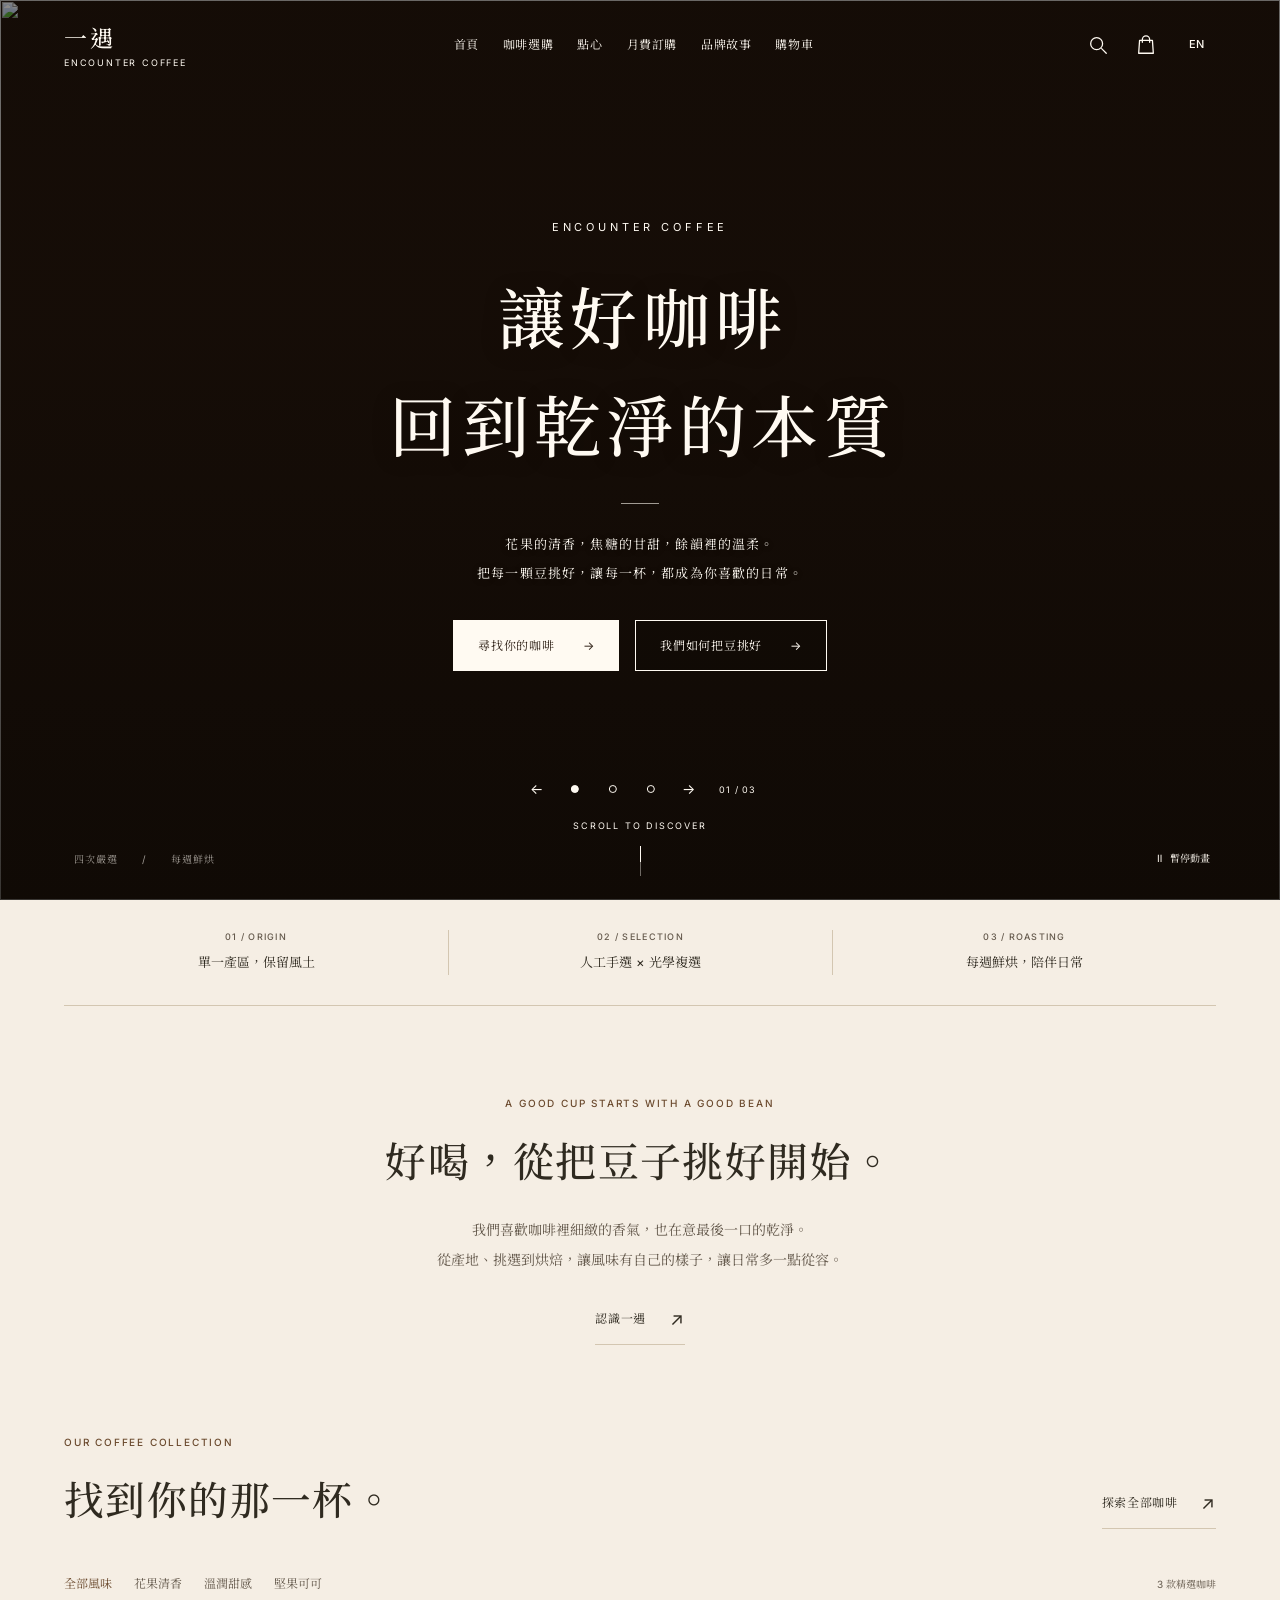
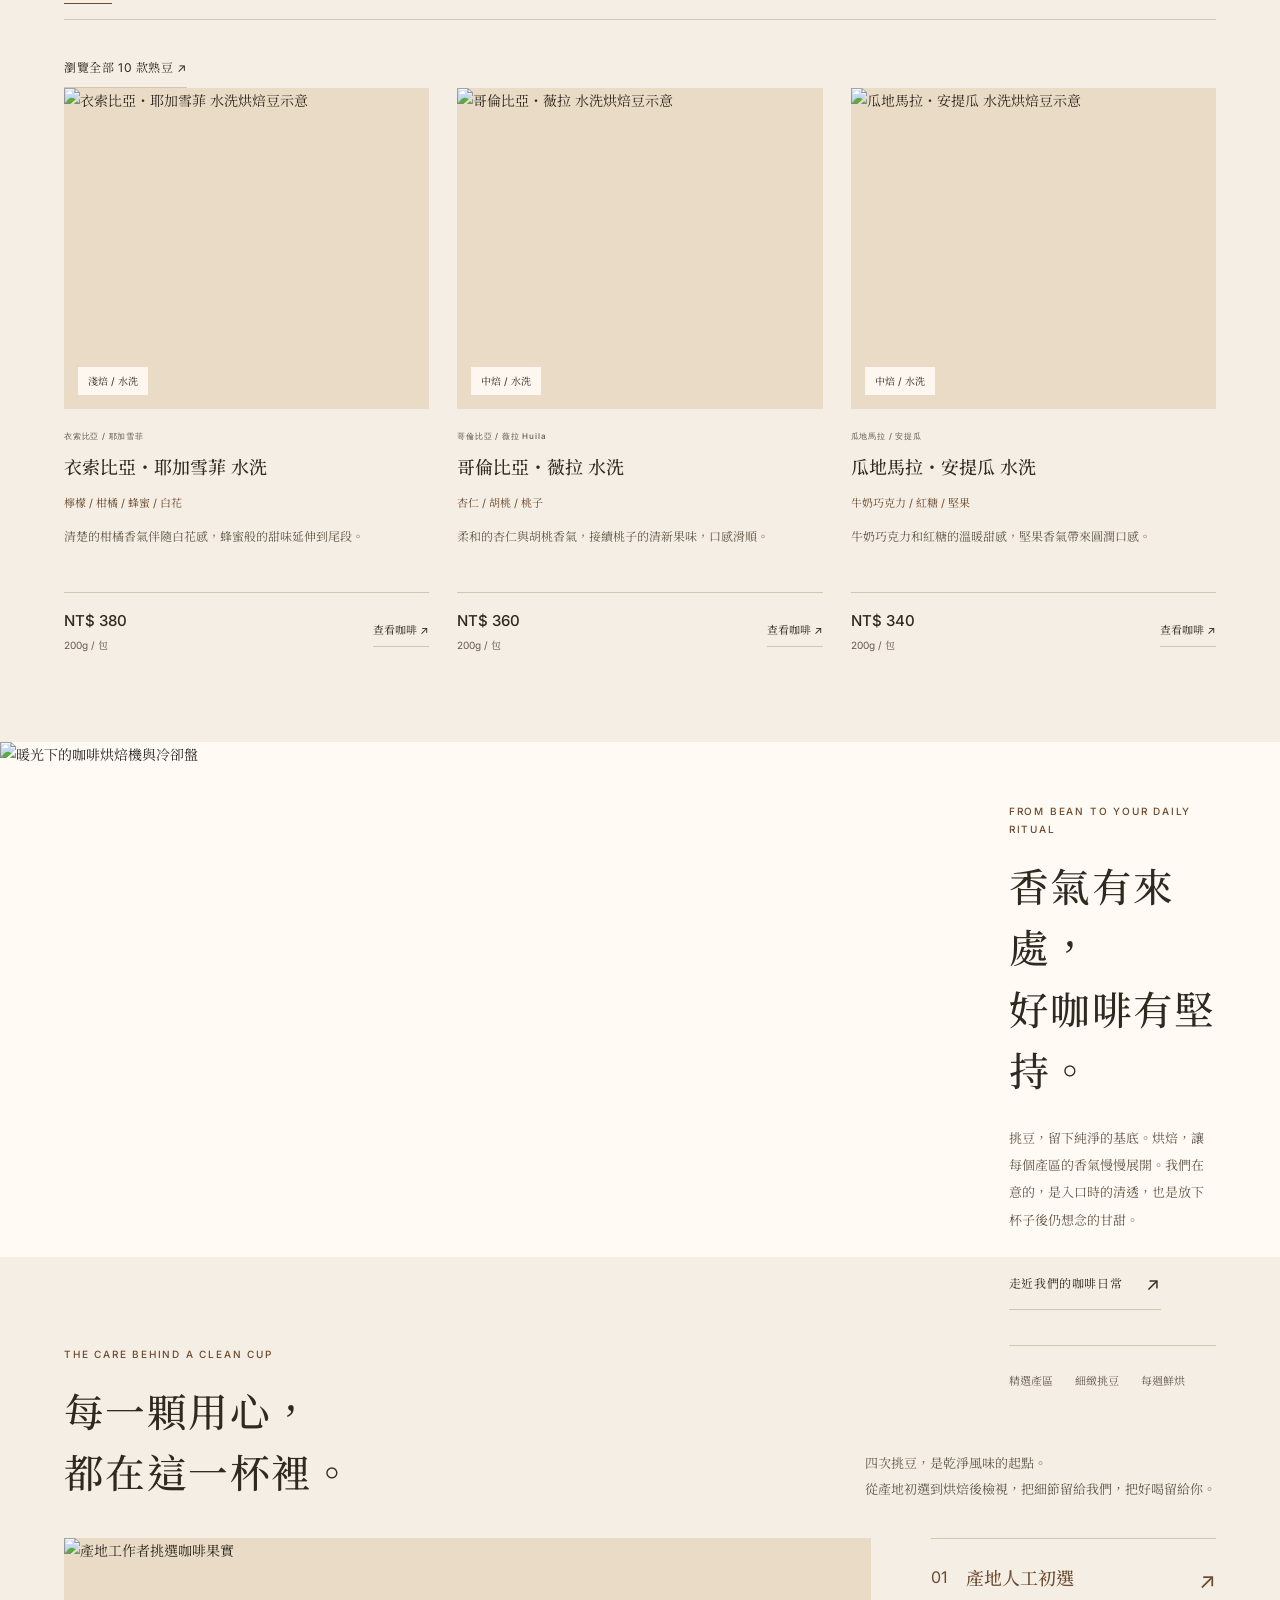
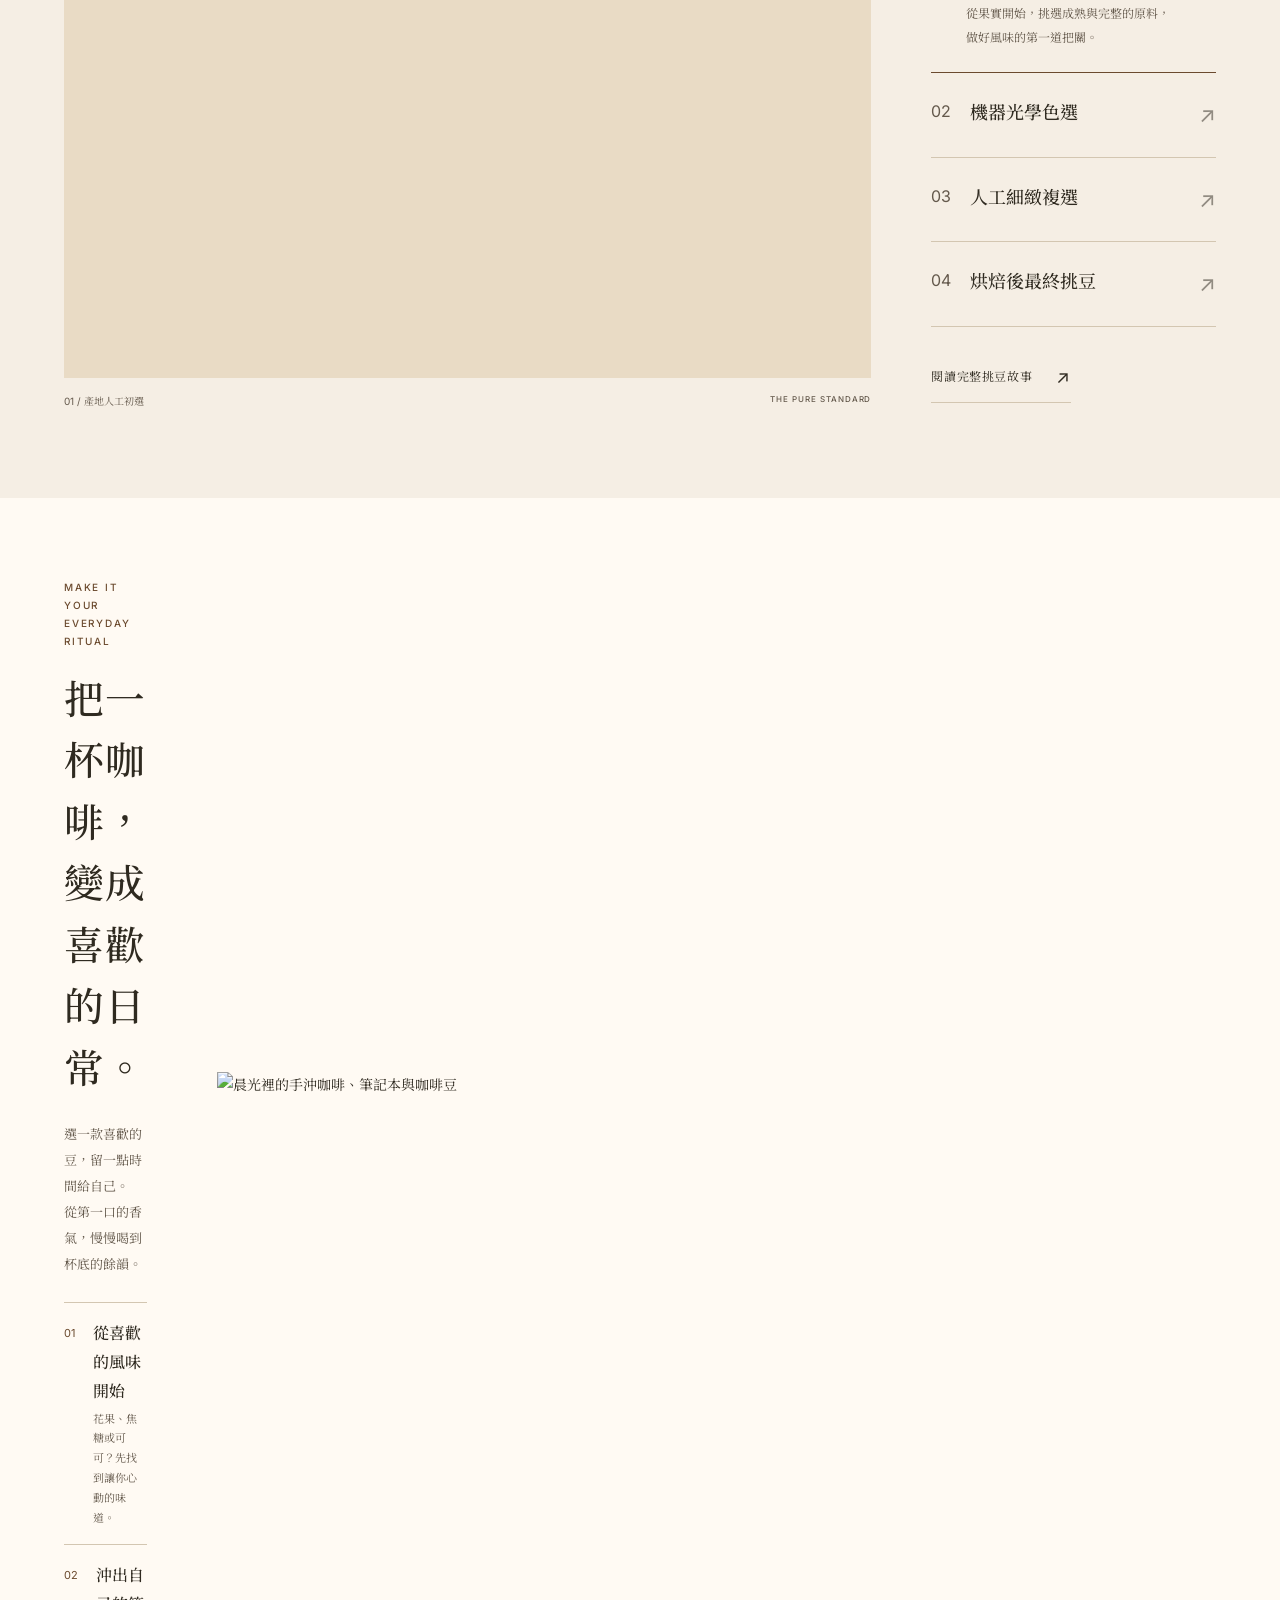
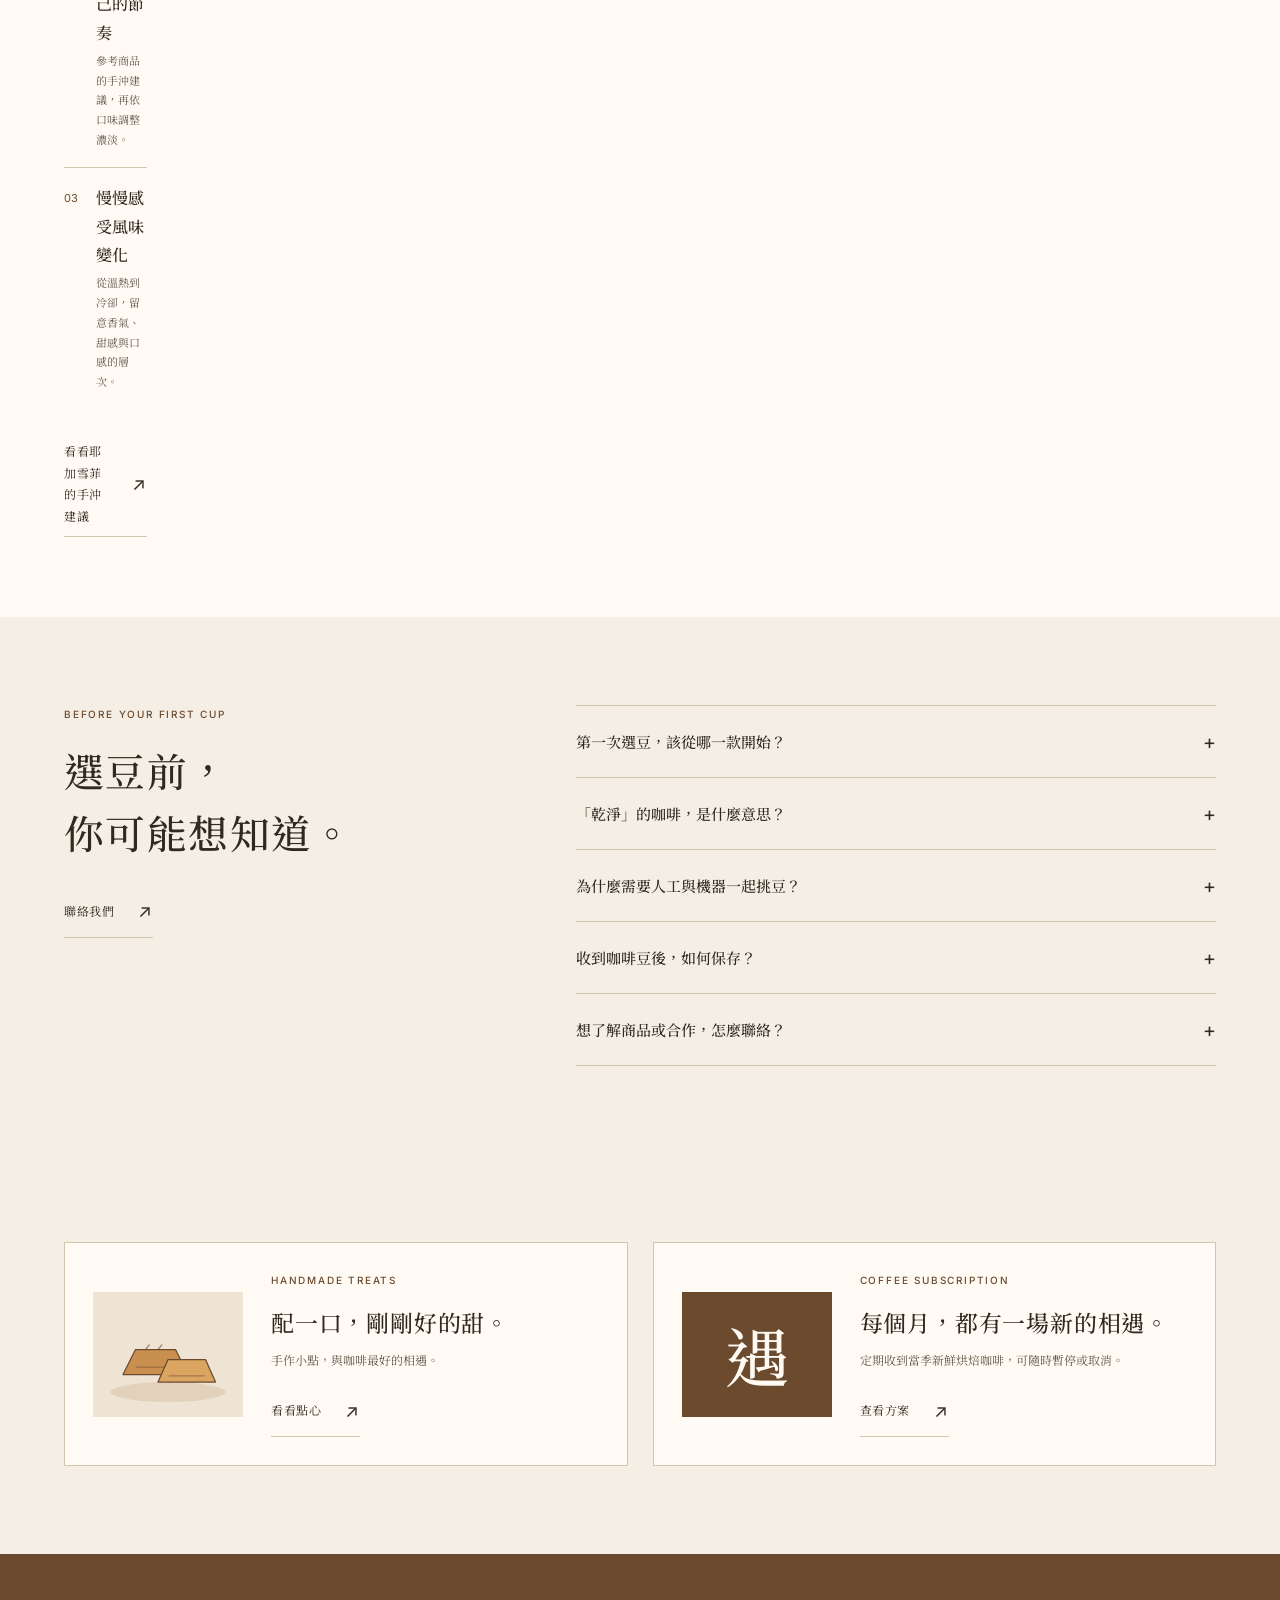
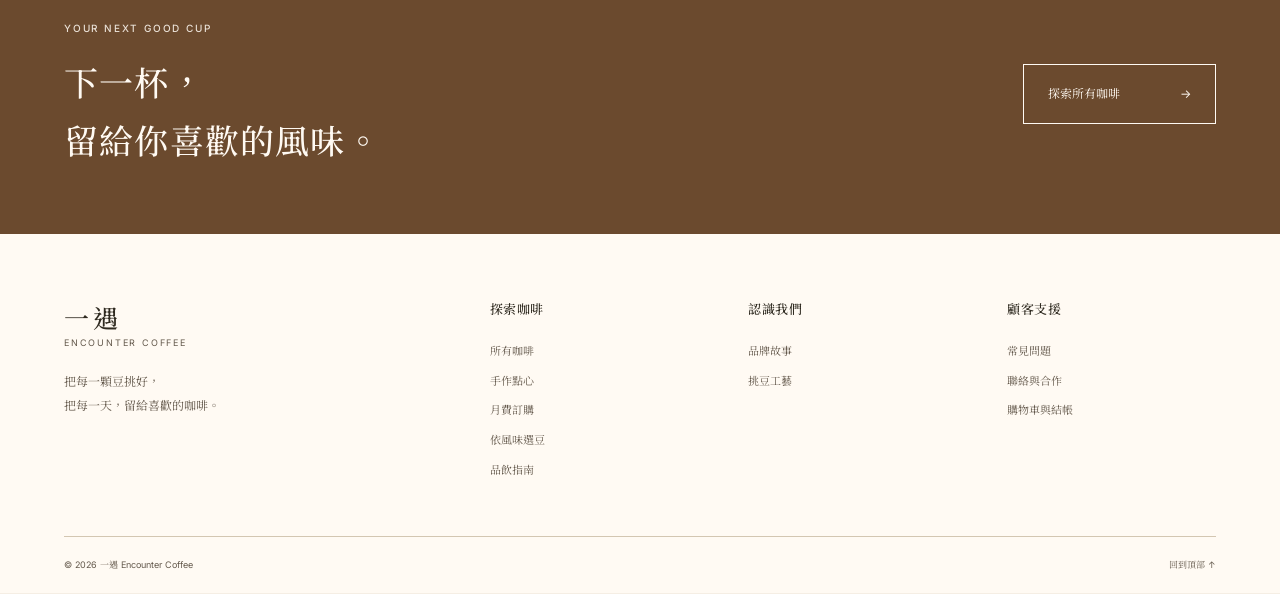
==== commit d179fbb6: "一遇：移除「關於我們」頁面 選單、首頁頁尾與後台頁面內容不再有關於我們；聯絡連結改為寄信到客服信箱（依後台設定）， 「走近我們的咖啡日常」改連到品牌故事。about.html 保留為轉址到首頁，避免舊" ====
--- a/about.html
+++ b/about.html
@@ -1 +1 @@
-<!doctype html><html lang="zh-TW"><head><meta charset="utf-8"><meta name="viewport" content="width=device-width,initial-scale=1"><title>關於我們｜一遇</title><link rel="stylesheet" href="assets/home.css?v=20261031-freeship"><link rel="stylesheet" href="assets/commerce.css?v=20261031-freeship"><link rel="stylesheet" href="assets/responsive.css?v=20261031-freeship"><script src="assets/en-dictionary.js?v=20261031-freeship" defer></script><script src="assets/i18n.js?v=20261031-freeship" defer></script><script src="assets/cloud.js?v=20261031-freeship" defer></script><link rel="preconnect" href="https://fonts.googleapis.com"><link href="https://fonts.googleapis.com/css2?family=Inter:wght@400;500;600&family=Noto+Serif+TC:wght@400;500;600&display=swap" rel="stylesheet"></head><body data-page="editorial"><a class="skip-link" href="#editorial-main">跳到主要內容</a><header class="shop-header"><div class="wrapper shop-nav"><a class="brand" href="index.html"><span class="store-brand" data-no-translate>一遇</span><small data-content="site.brand.sub">ENCOUNTER COFFEE</small></a><nav aria-label="商店導覽"><a data-content="site.nav.home" href="index.html">首頁</a><a data-content="site.nav.shop" href="shop.html">咖啡選購</a><a data-content="site.nav.treats" href="treats.html">點心</a><a data-content="site.nav.subscribe" href="subscribe.html">月費訂購</a><a data-content="site.nav.story" href="story.html">品牌故事</a><a data-content="site.nav.about" href="about.html">關於我們</a><a data-content="site.nav.cart" href="checkout.html">購物車</a></nav></div></header><main class="wrapper editorial-main" id="editorial-main"><div class="editorial-lead"><p data-content="about.kicker" class="section-kicker">ABOUT ENCOUNTER / COFFEE FOR EVERYDAY</p><h1 data-content="about.title">留一點時間，給喜歡的咖啡。</h1><p data-content="about.intro">從第一口的香氣，到放下杯子的甘甜，我們希望咖啡是日常裡一段從容的時間。認識不同產區的風味，選擇適合自己的沖煮節奏。</p></div><img data-content-img="about.img" class="editorial-photo" src="assets/006e8999088e.jpg" alt="晨光裡的手沖咖啡、筆記本與咖啡豆"><div class="editorial-columns"><section><h2 data-content="about.s1t">探索熟豆選品</h2><p data-content="about.s1p">從衣索比亞、肯亞到台灣，我們整理了十款熟豆的產區、處理法與風味參考。咖啡豆皆為 200g 一包，另有濾掛包與濾泡包，方便依照自己的品飲習慣選擇。</p></section><section><h2 data-content="about.s2t">把每一杯，沖成你的喜歡。</h2><p data-content="about.s2p">參考商品頁的粉水比、水溫與研磨建議，再依口味調整。這些是起始參數，不是唯一答案；讓咖啡陪你慢慢找到自己的節奏。</p></section></div><section class="editorial-contact" id="contact"><p data-content="about.contact.kicker" class="section-kicker">CONTACT & PARTNERSHIPS</p><h2 data-content="about.contact.title">聯絡與合作</h2><p data-content="about.contact.copy">若想了解咖啡、品飲或合作，歡迎透過電子信箱聯絡。</p><a class="text-link support-email" href="mailto:contact@pureselectcoffee.tw">contact@pureselectcoffee.tw</a></section></main><footer class="commerce-footer wrapper"><span data-content="site.footer.copyright">© 2026 一遇 Encounter Coffee</span><a data-content="site.footer.explore" href="shop.html">探索全部咖啡 ↗</a></footer></body></html>
+<!doctype html><html lang="zh-TW"><head><meta charset="utf-8"><title>一遇 Encounter Coffee</title><meta name="robots" content="noindex"><meta http-equiv="refresh" content="0; url=index.html"><link rel="canonical" href="index.html"><script>location.replace('index.html' + (/[?&]lang=en\b/.test(location.search) ? '?lang=en' : ''))</script></head><body><p><a href="index.html">前往一遇首頁</a></p></body></html>
